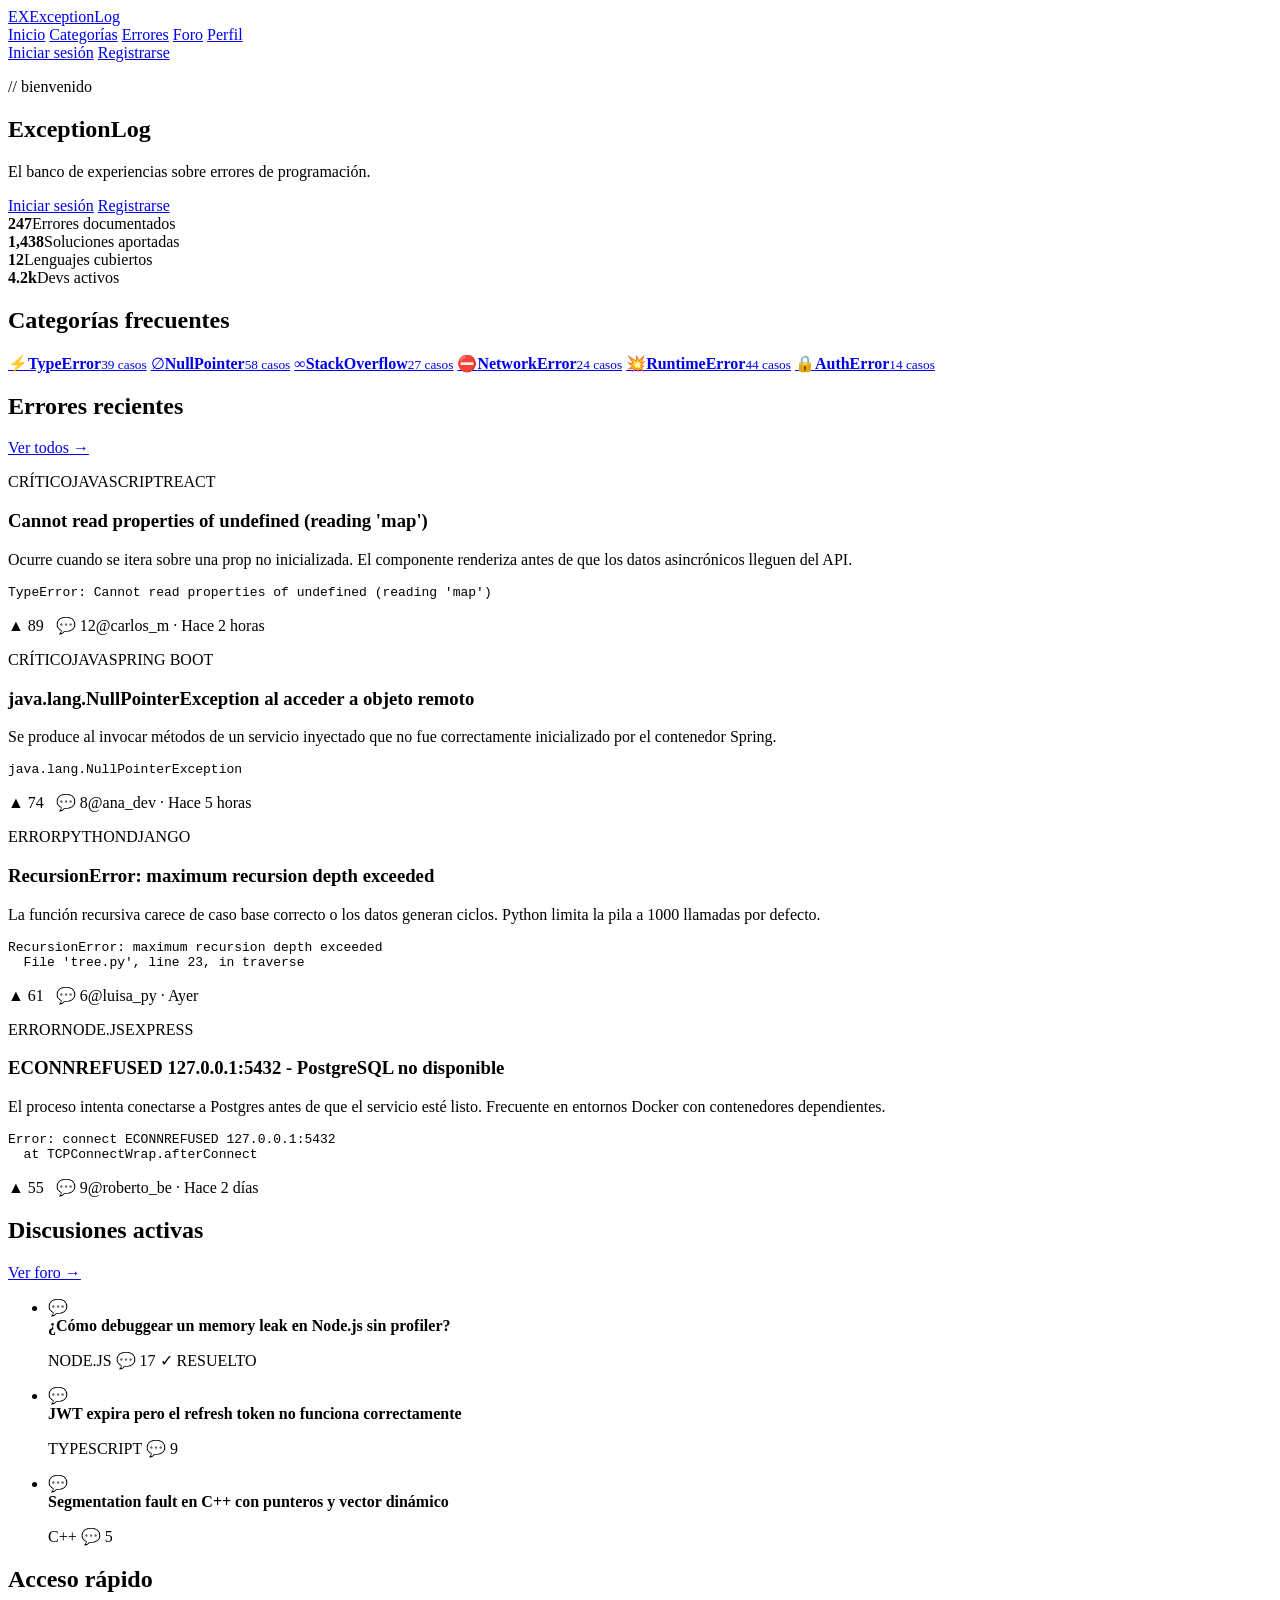
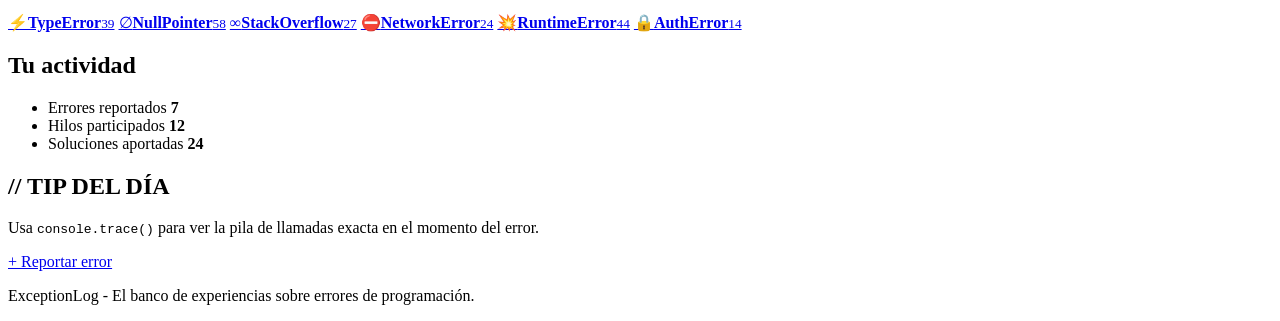
==== index.html @ b9901a6d "Primera pagina" ====
<!DOCTYPE html>
<html lang="es">
<head>
  <meta charset="UTF-8">
  <meta name="viewport" content="width=device-width, initial-scale=1.0">
  <title>Inicio - ExceptionLog</title>
  <link rel="stylesheet" href="estilos.css">
</head>
<body>

<header class="barra">
  <a class="logo" href="index.html"><span class="logo-icono">EX</span>Exception<span class="logo-azul">Log</span></a>
  <nav class="menu">
    <a class="activo" href="index.html">Inicio</a>
    <a href="categorias.html">Categorías</a>
    <a href="errores.html">Errores</a>
    <a href="foro.html">Foro</a>
    <a href="perfil.html">Perfil</a>
  </nav>
  <div class="acciones">
    <a class="boton boton-claro" href="iniciar-sesion.html">Iniciar sesión</a>
    <a class="boton boton-azul" href="registro.html">Registrarse</a>
  </div>
</header>

<main class="contenedor">

  <section class="hero">
    <div>
      <p class="hero-codigo">// bienvenido</p>
      <h1>ExceptionLog</h1>
      <p class="hero-texto">El banco de experiencias sobre errores de programación.</p>
    </div>
    <div class="acciones">
      <a class="boton boton-oscuro" href="iniciar-sesion.html">Iniciar sesión</a>
      <a class="boton boton-azul" href="registro.html">Registrarse</a>
    </div>
  </section>

  <section class="estadisticas">
    <div class="tarjeta dato"><strong>247</strong><span>Errores documentados</span></div>
    <div class="tarjeta dato"><strong>1,438</strong><span>Soluciones aportadas</span></div>
    <div class="tarjeta dato"><strong>12</strong><span>Lenguajes cubiertos</span></div>
    <div class="tarjeta dato"><strong>4.2k</strong><span>Devs activos</span></div>
  </section>

  <section>
    <h2 class="titulo-seccion">Categorías frecuentes</h2>
    <div class="categorias">
      <a class="tarjeta categoria" href="categorias.html"><span class="icono">⚡</span><b>TypeError</b><small>39 casos</small></a>
      <a class="tarjeta categoria" href="categorias.html"><span class="icono">∅</span><b>NullPointer</b><small>58 casos</small></a>
      <a class="tarjeta categoria" href="categorias.html"><span class="icono">∞</span><b>StackOverflow</b><small>27 casos</small></a>
      <a class="tarjeta categoria" href="categorias.html"><span class="icono">⛔</span><b>NetworkError</b><small>24 casos</small></a>
      <a class="tarjeta categoria" href="categorias.html"><span class="icono">💥</span><b>RuntimeError</b><small>44 casos</small></a>
      <a class="tarjeta categoria" href="categorias.html"><span class="icono">🔒</span><b>AuthError</b><small>14 casos</small></a>
    </div>
  </section>

  <div class="columnas">

    <div class="principal">

      <section>
        <div class="encabezado-seccion">
          <h2 class="titulo-seccion">Errores recientes</h2>
          <a class="enlace" href="errores.html">Ver todos →</a>
        </div>

        <div class="errores">

          <article class="tarjeta error error-critico">
            <p class="etiquetas"><span class="etiqueta rojo">CRÍTICO</span><span class="etiqueta amarillo">JAVASCRIPT</span><span class="etiqueta gris">REACT</span></p>
            <h3>Cannot read properties of undefined (reading 'map')</h3>
            <p>Ocurre cuando se itera sobre una prop no inicializada. El componente renderiza antes de que los datos asincrónicos lleguen del API.</p>
            <pre>TypeError: Cannot read properties of undefined (reading 'map')</pre>
            <p class="pie-error"><span>▲ 89 &nbsp; 💬 12</span><span>@carlos_m · Hace 2 horas</span></p>
          </article>

          <article class="tarjeta error error-critico">
            <p class="etiquetas"><span class="etiqueta rojo">CRÍTICO</span><span class="etiqueta naranja">JAVA</span><span class="etiqueta gris">SPRING BOOT</span></p>
            <h3>java.lang.NullPointerException al acceder a objeto remoto</h3>
            <p>Se produce al invocar métodos de un servicio inyectado que no fue correctamente inicializado por el contenedor Spring.</p>
            <pre>java.lang.NullPointerException</pre>
            <p class="pie-error"><span>▲ 74 &nbsp; 💬 8</span><span>@ana_dev · Hace 5 horas</span></p>
          </article>

          <article class="tarjeta error error-normal">
            <p class="etiquetas"><span class="etiqueta naranja">ERROR</span><span class="etiqueta azul">PYTHON</span><span class="etiqueta gris">DJANGO</span></p>
            <h3>RecursionError: maximum recursion depth exceeded</h3>
            <p>La función recursiva carece de caso base correcto o los datos generan ciclos. Python limita la pila a 1000 llamadas por defecto.</p>
            <pre>RecursionError: maximum recursion depth exceeded
  File 'tree.py', line 23, in traverse</pre>
            <p class="pie-error"><span>▲ 61 &nbsp; 💬 6</span><span>@luisa_py · Ayer</span></p>
          </article>

          <article class="tarjeta error error-normal">
            <p class="etiquetas"><span class="etiqueta naranja">ERROR</span><span class="etiqueta verde">NODE.JS</span><span class="etiqueta gris">EXPRESS</span></p>
            <h3>ECONNREFUSED 127.0.0.1:5432 - PostgreSQL no disponible</h3>
            <p>El proceso intenta conectarse a Postgres antes de que el servicio esté listo. Frecuente en entornos Docker con contenedores dependientes.</p>
            <pre>Error: connect ECONNREFUSED 127.0.0.1:5432
  at TCPConnectWrap.afterConnect</pre>
            <p class="pie-error"><span>▲ 55 &nbsp; 💬 9</span><span>@roberto_be · Hace 2 días</span></p>
          </article>

        </div>
      </section>

      <section>
        <div class="encabezado-seccion">
          <h2 class="titulo-seccion">Discusiones activas</h2>
          <a class="enlace" href="foro.html">Ver foro →</a>
        </div>

        <ul class="discusiones">
          <li class="tarjeta discusion">
            <span class="burbuja">💬</span>
            <div><b>¿Cómo debuggear un memory leak en Node.js sin profiler?</b>
              <p><span class="etiqueta azul">NODE.JS</span> 💬 17 <span class="etiqueta verde">✓ RESUELTO</span></p></div>
          </li>
          <li class="tarjeta discusion">
            <span class="burbuja">💬</span>
            <div><b>JWT expira pero el refresh token no funciona correctamente</b>
              <p><span class="etiqueta azul">TYPESCRIPT</span> 💬 9</p></div>
          </li>
          <li class="tarjeta discusion">
            <span class="burbuja">💬</span>
            <div><b>Segmentation fault en C++ con punteros y vector dinámico</b>
              <p><span class="etiqueta azul">C++</span> 💬 5</p></div>
          </li>
        </ul>
      </section>

    </div>

    <aside class="lateral">

      <div class="tarjeta panel">
        <h2>Acceso rápido</h2>
        <div class="rapido">
          <a href="categorias.html">⚡<b>TypeError</b><small>39</small></a>
          <a href="categorias.html">∅<b>NullPointer</b><small>58</small></a>
          <a href="categorias.html">∞<b>StackOverflow</b><small>27</small></a>
          <a href="categorias.html">⛔<b>NetworkError</b><small>24</small></a>
          <a href="categorias.html">💥<b>RuntimeError</b><small>44</small></a>
          <a href="categorias.html">🔒<b>AuthError</b><small>14</small></a>
        </div>
      </div>

      <div class="tarjeta panel">
        <h2>Tu actividad</h2>
        <ul class="actividad">
          <li>Errores reportados <b>7</b></li>
          <li>Hilos participados <b>12</b></li>
          <li>Soluciones aportadas <b>24</b></li>
        </ul>
      </div>

      <div class="tip">
        <h2>// TIP DEL DÍA</h2>
        <p>Usa <code>console.trace()</code> para ver la pila de llamadas exacta en el momento del error.</p>
      </div>

      <a class="boton boton-azul boton-ancho" href="errores.html">+ Reportar error</a>

    </aside>

  </div>

</main>

<footer class="pie">
  <p>ExceptionLog - El banco de experiencias sobre errores de programación.</p>
</footer>

</body>
</html>
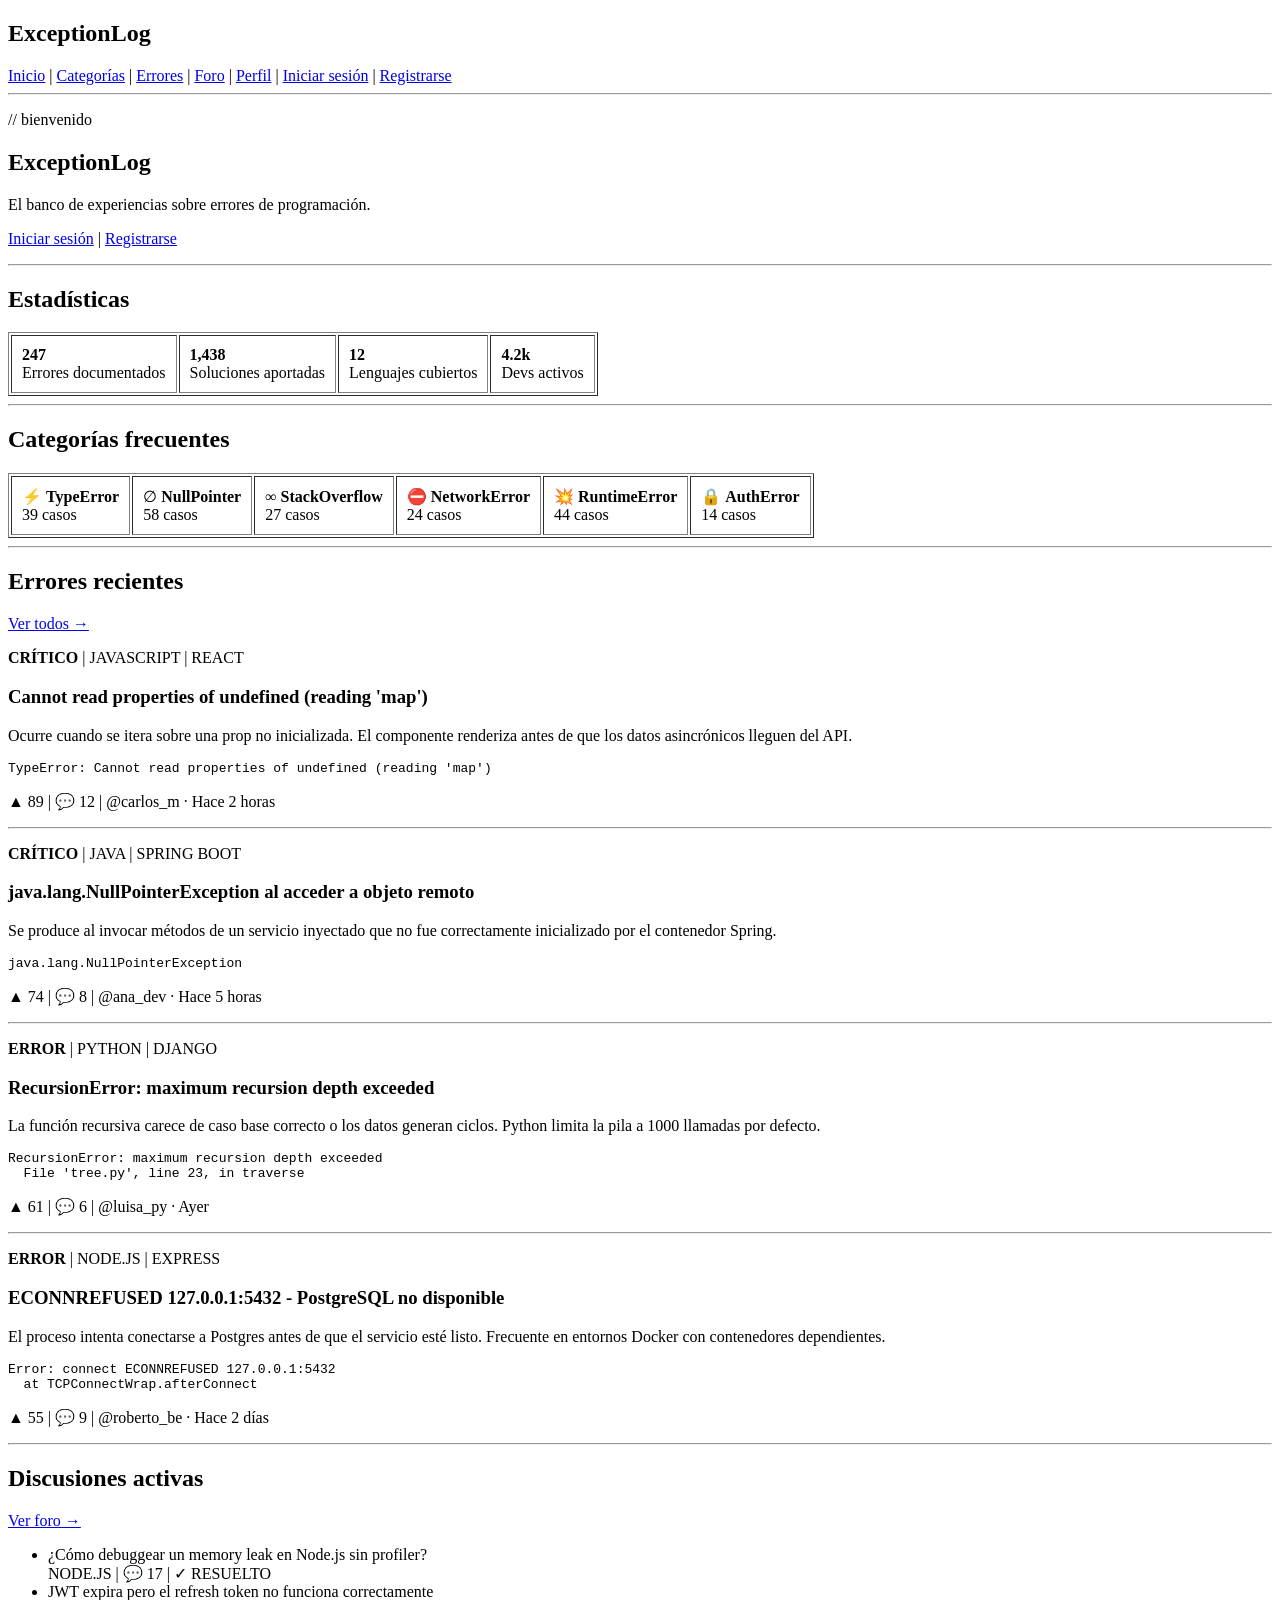
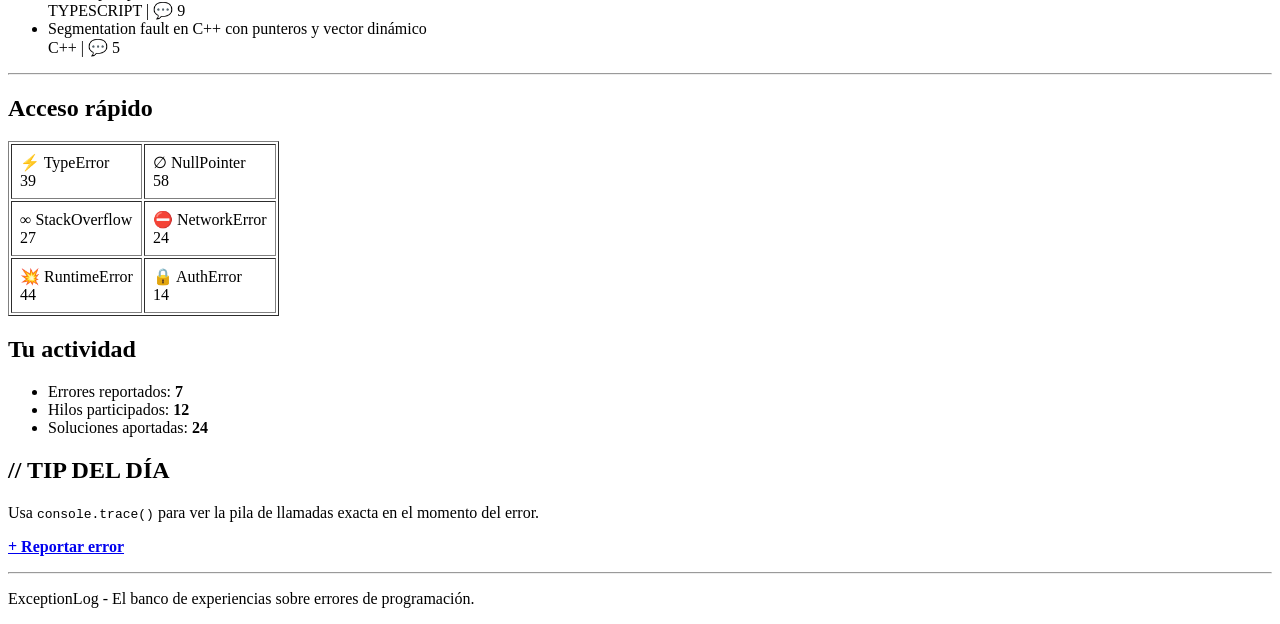
==== commit 1c740955: "Primera pagina" ====
--- a/index.html
+++ b/index.html
@@ -2,173 +2,147 @@
 <html lang="es">
 <head>
   <meta charset="UTF-8">
-  <meta name="viewport" content="width=device-width, initial-scale=1.0">
   <title>Inicio - ExceptionLog</title>
   <link rel="stylesheet" href="estilos.css">
 </head>
 <body>
 
-<header class="barra">
-  <a class="logo" href="index.html"><span class="logo-icono">EX</span>Exception<span class="logo-azul">Log</span></a>
-  <nav class="menu">
-    <a class="activo" href="index.html">Inicio</a>
-    <a href="categorias.html">Categorías</a>
-    <a href="errores.html">Errores</a>
-    <a href="foro.html">Foro</a>
-    <a href="perfil.html">Perfil</a>
+<header>
+  <h2>ExceptionLog</h2>
+  <nav>
+    <a href="index.html">Inicio</a> |
+    <a href="categorias.html">Categorías</a> |
+    <a href="errores.html">Errores</a> |
+    <a href="foro.html">Foro</a> |
+    <a href="perfil.html">Perfil</a> |
+    <a href="iniciar-sesion.html">Iniciar sesión</a> |
+    <a href="registro.html">Registrarse</a>
   </nav>
-  <div class="acciones">
-    <a class="boton boton-claro" href="iniciar-sesion.html">Iniciar sesión</a>
-    <a class="boton boton-azul" href="registro.html">Registrarse</a>
-  </div>
+  <hr>
 </header>
 
-<main class="contenedor">
+<main>
 
-  <section class="hero">
-    <div>
-      <p class="hero-codigo">// bienvenido</p>
-      <h1>ExceptionLog</h1>
-      <p class="hero-texto">El banco de experiencias sobre errores de programación.</p>
-    </div>
-    <div class="acciones">
-      <a class="boton boton-oscuro" href="iniciar-sesion.html">Iniciar sesión</a>
-      <a class="boton boton-azul" href="registro.html">Registrarse</a>
-    </div>
+  <section>
+    <p>// bienvenido</p>
+    <h1>ExceptionLog</h1>
+    <p>El banco de experiencias sobre errores de programación.</p>
+    <p><a href="iniciar-sesion.html">Iniciar sesión</a> | <a href="registro.html">Registrarse</a></p>
   </section>
 
-  <section class="estadisticas">
-    <div class="tarjeta dato"><strong>247</strong><span>Errores documentados</span></div>
-    <div class="tarjeta dato"><strong>1,438</strong><span>Soluciones aportadas</span></div>
-    <div class="tarjeta dato"><strong>12</strong><span>Lenguajes cubiertos</span></div>
-    <div class="tarjeta dato"><strong>4.2k</strong><span>Devs activos</span></div>
+  <hr>
+
+  <section>
+    <h2>Estadísticas</h2>
+    <table border="1" cellpadding="10">
+      <tr>
+        <td><b>247</b><br>Errores documentados</td>
+        <td><b>1,438</b><br>Soluciones aportadas</td>
+        <td><b>12</b><br>Lenguajes cubiertos</td>
+        <td><b>4.2k</b><br>Devs activos</td>
+      </tr>
+    </table>
   </section>
 
+  <hr>
+
   <section>
-    <h2 class="titulo-seccion">Categorías frecuentes</h2>
-    <div class="categorias">
-      <a class="tarjeta categoria" href="categorias.html"><span class="icono">⚡</span><b>TypeError</b><small>39 casos</small></a>
-      <a class="tarjeta categoria" href="categorias.html"><span class="icono">∅</span><b>NullPointer</b><small>58 casos</small></a>
-      <a class="tarjeta categoria" href="categorias.html"><span class="icono">∞</span><b>StackOverflow</b><small>27 casos</small></a>
-      <a class="tarjeta categoria" href="categorias.html"><span class="icono">⛔</span><b>NetworkError</b><small>24 casos</small></a>
-      <a class="tarjeta categoria" href="categorias.html"><span class="icono">💥</span><b>RuntimeError</b><small>44 casos</small></a>
-      <a class="tarjeta categoria" href="categorias.html"><span class="icono">🔒</span><b>AuthError</b><small>14 casos</small></a>
-    </div>
+    <h2>Categorías frecuentes</h2>
+    <table border="1" cellpadding="10">
+      <tr>
+        <td>⚡ <b>TypeError</b><br>39 casos</td>
+        <td>∅ <b>NullPointer</b><br>58 casos</td>
+        <td>∞ <b>StackOverflow</b><br>27 casos</td>
+        <td>⛔ <b>NetworkError</b><br>24 casos</td>
+        <td>💥 <b>RuntimeError</b><br>44 casos</td>
+        <td>🔒 <b>AuthError</b><br>14 casos</td>
+      </tr>
+    </table>
   </section>
 
-  <div class="columnas">
+  <hr>
 
-    <div class="principal">
+  <section>
+    <h2>Errores recientes</h2>
+    <p><a href="errores.html">Ver todos →</a></p>
 
-      <section>
-        <div class="encabezado-seccion">
-          <h2 class="titulo-seccion">Errores recientes</h2>
-          <a class="enlace" href="errores.html">Ver todos →</a>
-        </div>
+    <article>
+      <p><b>CRÍTICO</b> | JAVASCRIPT | REACT</p>
+      <h3>Cannot read properties of undefined (reading 'map')</h3>
+      <p>Ocurre cuando se itera sobre una prop no inicializada. El componente renderiza antes de que los datos asincrónicos lleguen del API.</p>
+      <pre>TypeError: Cannot read properties of undefined (reading 'map')</pre>
+      <p>▲ 89 | 💬 12 | @carlos_m · Hace 2 horas</p>
+    </article>
+    <hr>
 
-        <div class="errores">
+    <article>
+      <p><b>CRÍTICO</b> | JAVA | SPRING BOOT</p>
+      <h3>java.lang.NullPointerException al acceder a objeto remoto</h3>
+      <p>Se produce al invocar métodos de un servicio inyectado que no fue correctamente inicializado por el contenedor Spring.</p>
+      <pre>java.lang.NullPointerException</pre>
+      <p>▲ 74 | 💬 8 | @ana_dev · Hace 5 horas</p>
+    </article>
+    <hr>
 
-          <article class="tarjeta error error-critico">
-            <p class="etiquetas"><span class="etiqueta rojo">CRÍTICO</span><span class="etiqueta amarillo">JAVASCRIPT</span><span class="etiqueta gris">REACT</span></p>
-            <h3>Cannot read properties of undefined (reading 'map')</h3>
-            <p>Ocurre cuando se itera sobre una prop no inicializada. El componente renderiza antes de que los datos asincrónicos lleguen del API.</p>
-            <pre>TypeError: Cannot read properties of undefined (reading 'map')</pre>
-            <p class="pie-error"><span>▲ 89 &nbsp; 💬 12</span><span>@carlos_m · Hace 2 horas</span></p>
-          </article>
+    <article>
+      <p><b>ERROR</b> | PYTHON | DJANGO</p>
+      <h3>RecursionError: maximum recursion depth exceeded</h3>
+      <p>La función recursiva carece de caso base correcto o los datos generan ciclos. Python limita la pila a 1000 llamadas por defecto.</p>
+      <pre>RecursionError: maximum recursion depth exceeded
+  File 'tree.py', line 23, in traverse</pre>
+      <p>▲ 61 | 💬 6 | @luisa_py · Ayer</p>
+    </article>
+    <hr>
 
-          <article class="tarjeta error error-critico">
-            <p class="etiquetas"><span class="etiqueta rojo">CRÍTICO</span><span class="etiqueta naranja">JAVA</span><span class="etiqueta gris">SPRING BOOT</span></p>
-            <h3>java.lang.NullPointerException al acceder a objeto remoto</h3>
-            <p>Se produce al invocar métodos de un servicio inyectado que no fue correctamente inicializado por el contenedor Spring.</p>
-            <pre>java.lang.NullPointerException</pre>
-            <p class="pie-error"><span>▲ 74 &nbsp; 💬 8</span><span>@ana_dev · Hace 5 horas</span></p>
-          </article>
+    <article>
+      <p><b>ERROR</b> | NODE.JS | EXPRESS</p>
+      <h3>ECONNREFUSED 127.0.0.1:5432 - PostgreSQL no disponible</h3>
+      <p>El proceso intenta conectarse a Postgres antes de que el servicio esté listo. Frecuente en entornos Docker con contenedores dependientes.</p>
+      <pre>Error: connect ECONNREFUSED 127.0.0.1:5432
+  at TCPConnectWrap.afterConnect</pre>
+      <p>▲ 55 | 💬 9 | @roberto_be · Hace 2 días</p>
+    </article>
+  </section>
 
-          <article class="tarjeta error error-normal">
-            <p class="etiquetas"><span class="etiqueta naranja">ERROR</span><span class="etiqueta azul">PYTHON</span><span class="etiqueta gris">DJANGO</span></p>
-            <h3>RecursionError: maximum recursion depth exceeded</h3>
-            <p>La función recursiva carece de caso base correcto o los datos generan ciclos. Python limita la pila a 1000 llamadas por defecto.</p>
-            <pre>RecursionError: maximum recursion depth exceeded
-  File 'tree.py', line 23, in traverse</pre>
-            <p class="pie-error"><span>▲ 61 &nbsp; 💬 6</span><span>@luisa_py · Ayer</span></p>
-          </article>
+  <hr>
 
-          <article class="tarjeta error error-normal">
-            <p class="etiquetas"><span class="etiqueta naranja">ERROR</span><span class="etiqueta verde">NODE.JS</span><span class="etiqueta gris">EXPRESS</span></p>
-            <h3>ECONNREFUSED 127.0.0.1:5432 - PostgreSQL no disponible</h3>
-            <p>El proceso intenta conectarse a Postgres antes de que el servicio esté listo. Frecuente en entornos Docker con contenedores dependientes.</p>
-            <pre>Error: connect ECONNREFUSED 127.0.0.1:5432
-  at TCPConnectWrap.afterConnect</pre>
-            <p class="pie-error"><span>▲ 55 &nbsp; 💬 9</span><span>@roberto_be · Hace 2 días</span></p>
-          </article>
+  <section>
+    <h2>Discusiones activas</h2>
+    <p><a href="foro.html">Ver foro →</a></p>
+    <ul>
+      <li>¿Cómo debuggear un memory leak en Node.js sin profiler?<br>NODE.JS | 💬 17 | ✓ RESUELTO</li>
+      <li>JWT expira pero el refresh token no funciona correctamente<br>TYPESCRIPT | 💬 9</li>
+      <li>Segmentation fault en C++ con punteros y vector dinámico<br>C++ | 💬 5</li>
+    </ul>
+  </section>
 
-        </div>
-      </section>
+  <hr>
 
-      <section>
-        <div class="encabezado-seccion">
-          <h2 class="titulo-seccion">Discusiones activas</h2>
-          <a class="enlace" href="foro.html">Ver foro →</a>
-        </div>
+  <aside>
+    <h2>Acceso rápido</h2>
+    <table border="1" cellpadding="8">
+      <tr><td>⚡ TypeError<br>39</td><td>∅ NullPointer<br>58</td></tr>
+      <tr><td>∞ StackOverflow<br>27</td><td>⛔ NetworkError<br>24</td></tr>
+      <tr><td>💥 RuntimeError<br>44</td><td>🔒 AuthError<br>14</td></tr>
+    </table>
 
-        <ul class="discusiones">
-          <li class="tarjeta discusion">
-            <span class="burbuja">💬</span>
-            <div><b>¿Cómo debuggear un memory leak en Node.js sin profiler?</b>
-              <p><span class="etiqueta azul">NODE.JS</span> 💬 17 <span class="etiqueta verde">✓ RESUELTO</span></p></div>
-          </li>
-          <li class="tarjeta discusion">
-            <span class="burbuja">💬</span>
-            <div><b>JWT expira pero el refresh token no funciona correctamente</b>
-              <p><span class="etiqueta azul">TYPESCRIPT</span> 💬 9</p></div>
-          </li>
-          <li class="tarjeta discusion">
-            <span class="burbuja">💬</span>
-            <div><b>Segmentation fault en C++ con punteros y vector dinámico</b>
-              <p><span class="etiqueta azul">C++</span> 💬 5</p></div>
-          </li>
-        </ul>
-      </section>
+    <h2>Tu actividad</h2>
+    <ul>
+      <li>Errores reportados: <b>7</b></li>
+      <li>Hilos participados: <b>12</b></li>
+      <li>Soluciones aportadas: <b>24</b></li>
+    </ul>
 
-    </div>
+    <h2>// TIP DEL DÍA</h2>
+    <p>Usa <code>console.trace()</code> para ver la pila de llamadas exacta en el momento del error.</p>
 
-    <aside class="lateral">
-
-      <div class="tarjeta panel">
-        <h2>Acceso rápido</h2>
-        <div class="rapido">
-          <a href="categorias.html">⚡<b>TypeError</b><small>39</small></a>
-          <a href="categorias.html">∅<b>NullPointer</b><small>58</small></a>
-          <a href="categorias.html">∞<b>StackOverflow</b><small>27</small></a>
-          <a href="categorias.html">⛔<b>NetworkError</b><small>24</small></a>
-          <a href="categorias.html">💥<b>RuntimeError</b><small>44</small></a>
-          <a href="categorias.html">🔒<b>AuthError</b><small>14</small></a>
-        </div>
-      </div>
-
-      <div class="tarjeta panel">
-        <h2>Tu actividad</h2>
-        <ul class="actividad">
-          <li>Errores reportados <b>7</b></li>
-          <li>Hilos participados <b>12</b></li>
-          <li>Soluciones aportadas <b>24</b></li>
-        </ul>
-      </div>
-
-      <div class="tip">
-        <h2>// TIP DEL DÍA</h2>
-        <p>Usa <code>console.trace()</code> para ver la pila de llamadas exacta en el momento del error.</p>
-      </div>
-
-      <a class="boton boton-azul boton-ancho" href="errores.html">+ Reportar error</a>
-
-    </aside>
-
-  </div>
+    <p><a href="errores.html"><b>+ Reportar error</b></a></p>
+  </aside>
 
 </main>
 
-<footer class="pie">
+<footer>
+  <hr>
   <p>ExceptionLog - El banco de experiencias sobre errores de programación.</p>
 </footer>
 
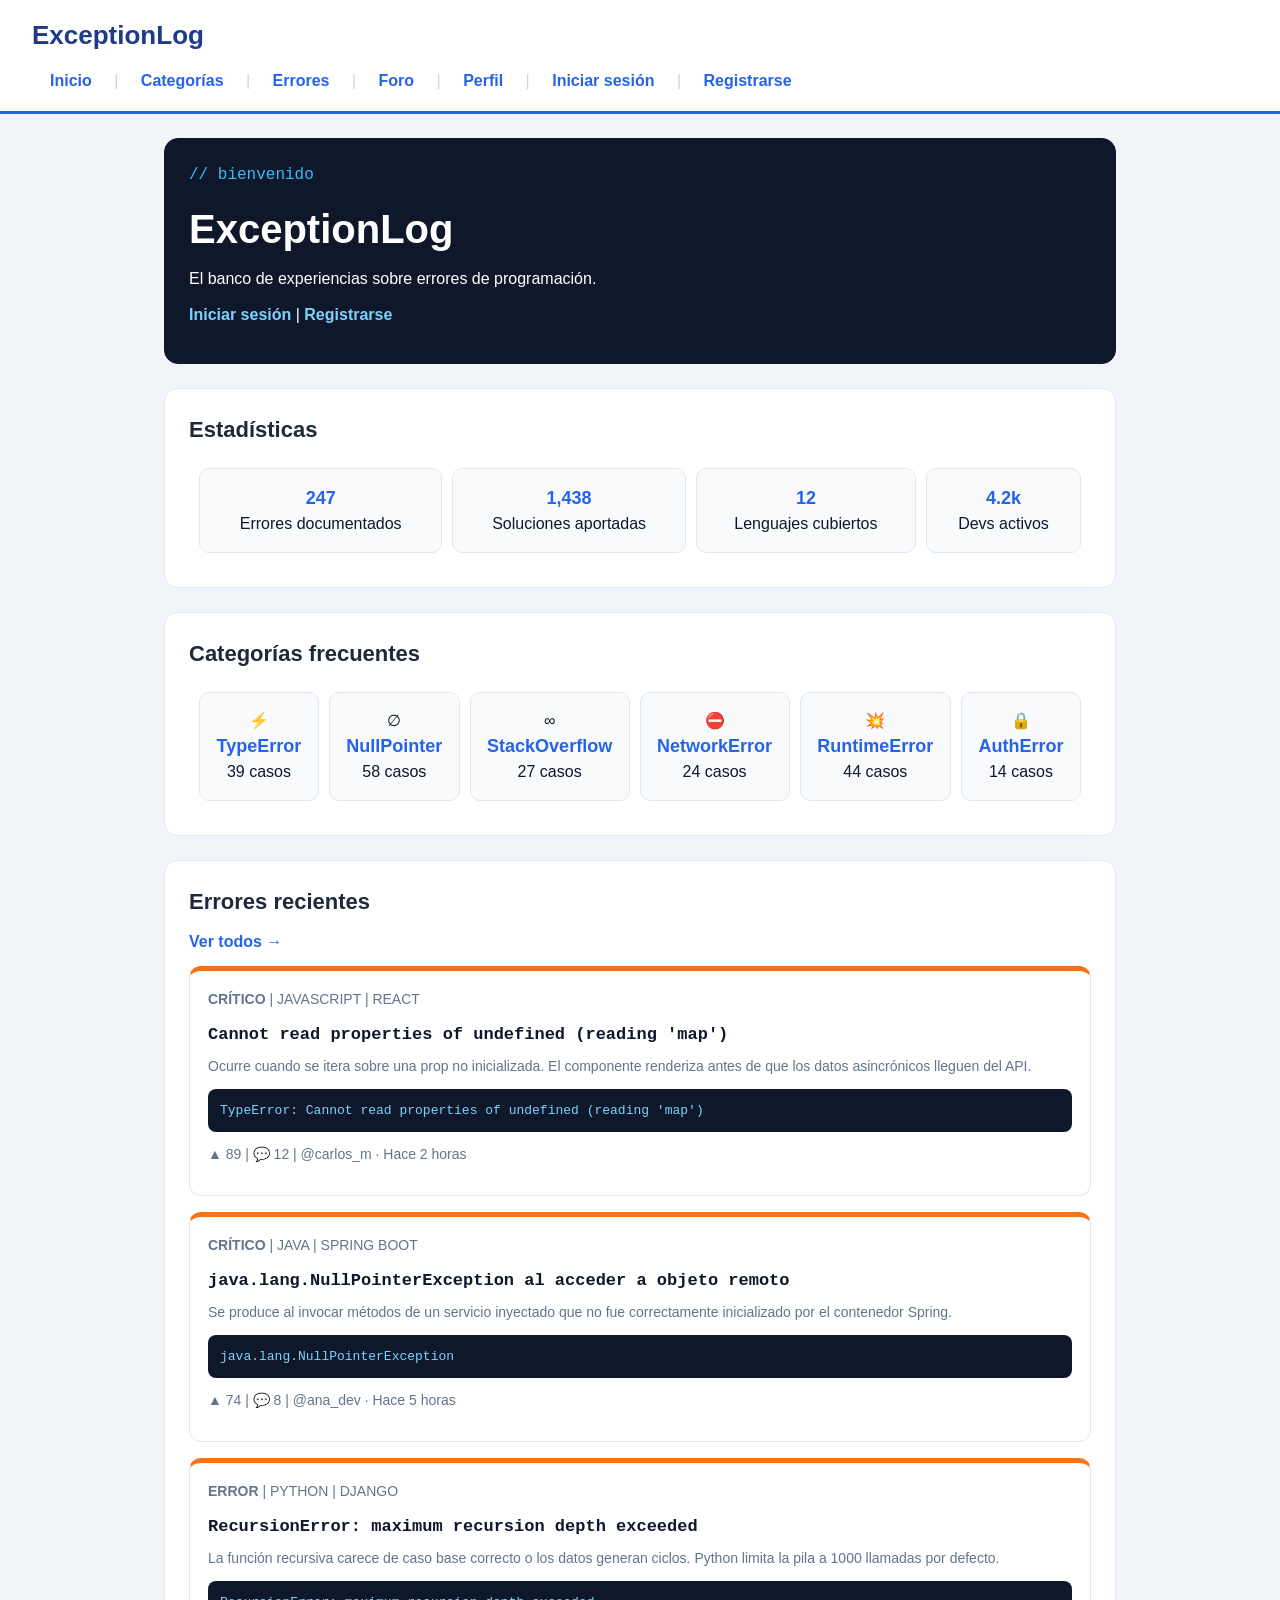
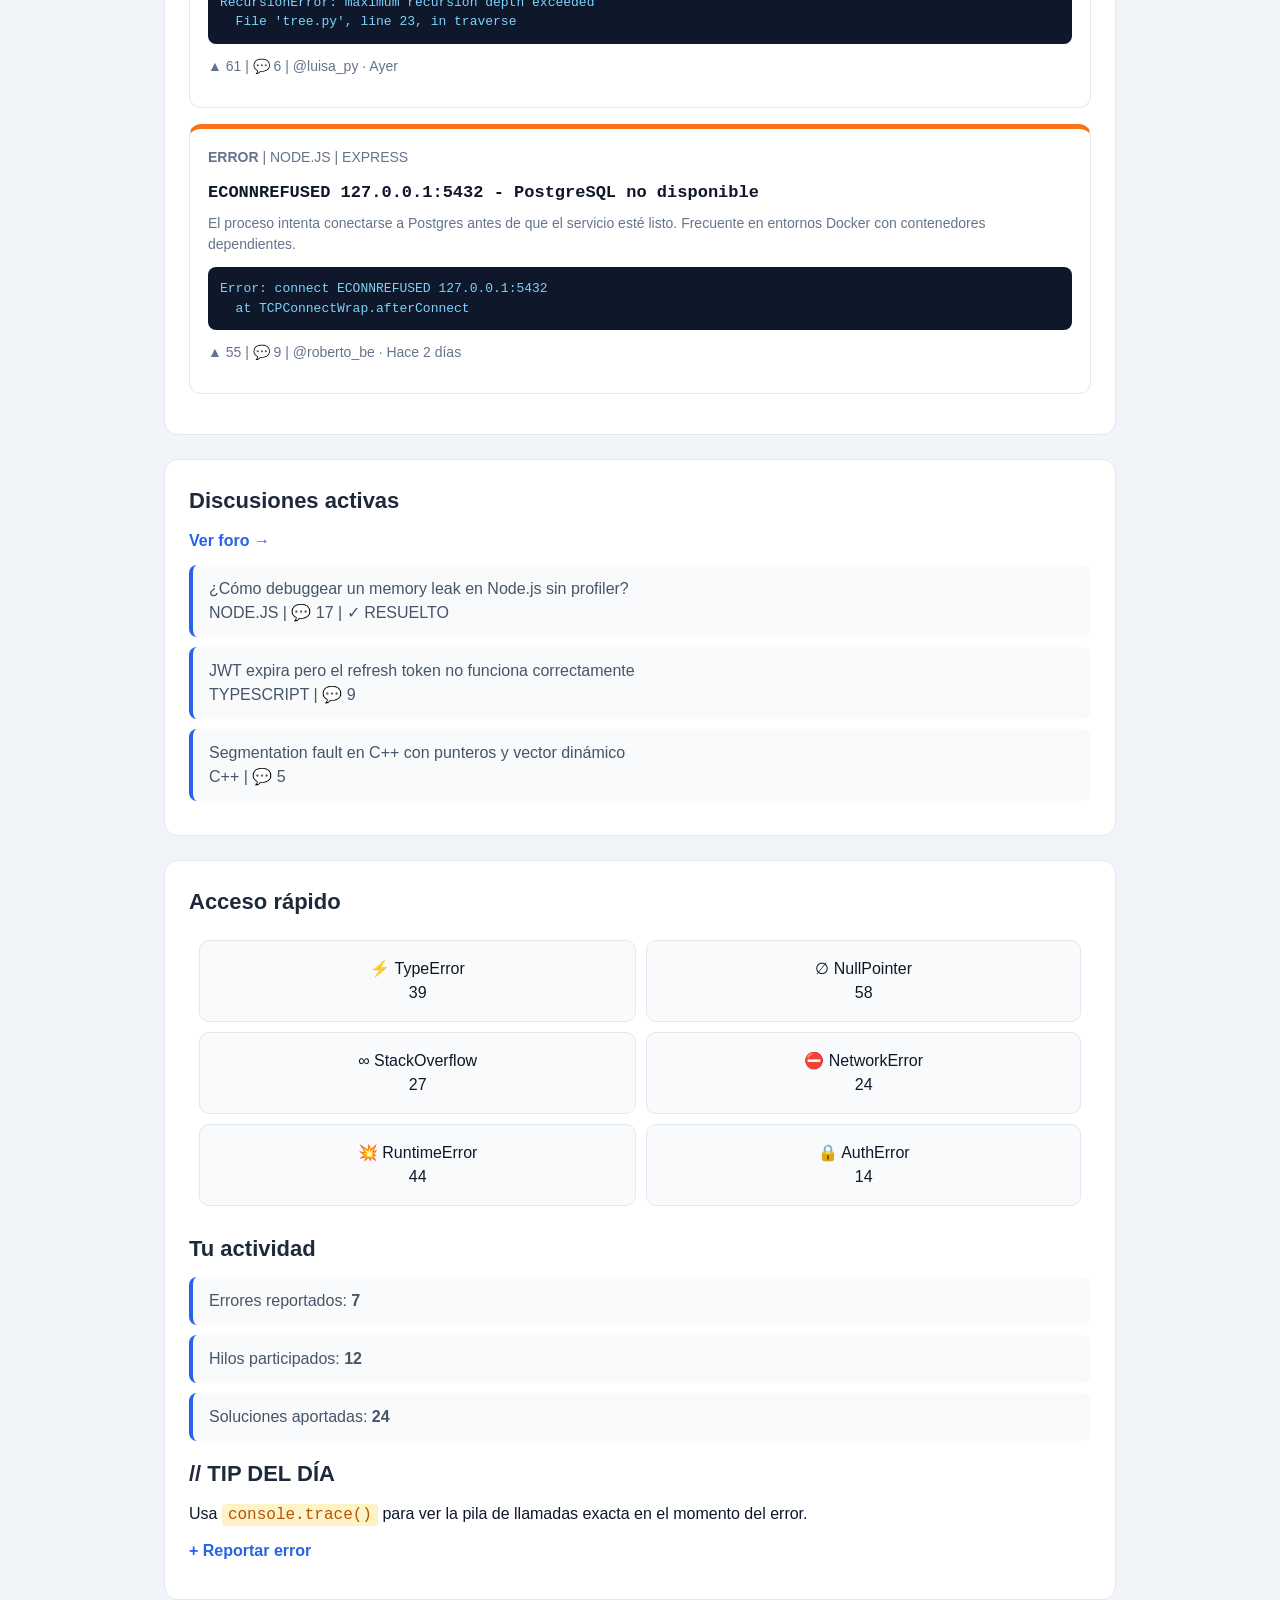
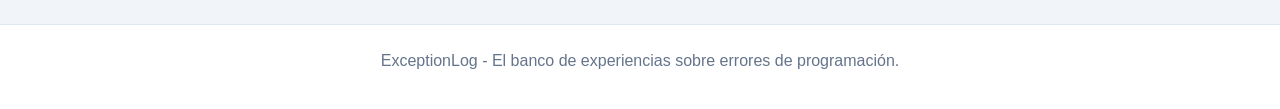
==== commit caa22593: "Primera pagina" ====
--- a/index.html
+++ b/index.html
@@ -3,7 +3,7 @@
 <head>
   <meta charset="UTF-8">
   <title>Inicio - ExceptionLog</title>
-  <link rel="stylesheet" href="estilos.css">
+  <link rel="stylesheet" href="styles.css">
 </head>
 <body>
 
--- a/styles.css
+++ b/styles.css
@@ -0,0 +1,170 @@
+/* =====================================================
+   ExceptionLog - Estilos de la página de inicio
+   Incluye: tipografía, colores, márgenes, padding,
+   bordes, hover y box model.
+   ===================================================== */
+
+/* ---------- BOX MODEL ----------
+   border-box: el ancho incluye el padding y el borde. */
+* {
+  box-sizing: border-box;
+}
+
+/* ---------- TIPOGRAFÍA Y COLORES BASE ---------- */
+body {
+  margin: 0;
+  font-family: "Segoe UI", Arial, sans-serif;
+  font-size: 16px;
+  line-height: 1.5;
+  color: #0f172a;
+  background-color: #f1f5f9;
+}
+
+h1 { font-size: 40px; margin: 0 0 8px 0; }
+h2 { font-size: 22px; color: #1e293b; margin: 0 0 12px 0; }
+h3 { font-family: "Courier New", monospace; font-size: 17px; margin: 0 0 8px 0; }
+p  { margin: 0 0 12px 0; }
+code, pre { font-family: "Courier New", monospace; }
+
+/* ---------- ENLACES Y HOVER ---------- */
+a {
+  color: #2563eb;
+  text-decoration: none;
+  font-weight: 600;
+}
+a:hover {
+  color: #1e40af;
+  text-decoration: underline;
+}
+
+/* ---------- ENCABEZADO Y MENÚ ---------- */
+header {
+  padding: 16px 32px 0 32px;
+  background-color: #ffffff;
+  border-bottom: 3px solid #2563eb;
+}
+header h2 {
+  margin-bottom: 8px;
+  font-size: 26px;
+  color: #1e3a8a;
+}
+nav {
+  color: #cbd5e1;              /* color de las barras "|" entre enlaces */
+  padding-bottom: 12px;
+}
+nav a {
+  display: inline-block;
+  margin: 0 4px;
+  padding: 6px 14px;
+  border-radius: 8px;
+}
+nav a:hover {
+  background-color: #dbeafe;
+  text-decoration: none;
+}
+header hr { display: none; }
+
+/* ---------- CONTENIDO PRINCIPAL (márgenes) ---------- */
+main {
+  max-width: 1000px;
+  margin: 24px auto;           /* margin auto: centra el contenido */
+  padding: 0 24px;
+}
+section, aside {
+  margin-bottom: 24px;
+  padding: 24px;
+  background-color: #ffffff;
+  border: 1px solid #e2e8f0;
+  border-radius: 14px;
+}
+main > hr { display: none; }
+
+/* Primera sección: bienvenida con fondo oscuro */
+main > section:first-of-type {
+  color: #ffffff;
+  background-color: #0f172a;
+  border-color: #0f172a;
+}
+main > section:first-of-type p:first-child {
+  color: #38bdf8;
+  font-family: "Courier New", monospace;
+}
+main > section:first-of-type a { color: #7dd3fc; }
+main > section:first-of-type a:hover { color: #ffffff; }
+
+/* ---------- TABLAS (bordes + padding) ---------- */
+table {
+  width: 100%;
+  border-collapse: separate;
+  border-spacing: 10px;
+  border: 0;
+}
+td {
+  padding: 16px;
+  text-align: center;
+  background-color: #f8fafc;
+  border: 1px solid #e2e8f0;
+  border-radius: 10px;
+}
+td b { color: #2563eb; font-size: 18px; }
+td:hover {
+  background-color: #dbeafe;
+  border-color: #2563eb;
+}
+
+/* ---------- TARJETAS DE ERRORES ---------- */
+article {
+  padding: 18px;
+  margin-bottom: 16px;
+  background-color: #ffffff;
+  border: 1px solid #e2e8f0;
+  border-top: 5px solid #f97316;
+  border-radius: 12px;
+}
+article:hover {
+  background-color: #f8fafc;
+  border-color: #2563eb;
+}
+article p { color: #64748b; font-size: 14px; }
+article hr, section hr { display: none; }
+
+pre {
+  margin: 0 0 12px 0;
+  padding: 12px;
+  overflow-x: auto;
+  font-size: 13px;
+  color: #7dd3fc;
+  background-color: #0f172a;
+  border-radius: 8px;
+}
+
+/* ---------- LISTAS ---------- */
+ul {
+  margin: 0;
+  padding: 0;
+  list-style: none;
+}
+li {
+  margin-bottom: 10px;
+  padding: 12px 16px;
+  color: #475569;
+  background-color: #f8fafc;
+  border-left: 4px solid #2563eb;
+  border-radius: 8px;
+}
+li:hover { background-color: #dbeafe; }
+
+/* ---------- ACCESO RÁPIDO / TIP ---------- */
+aside h2 { margin-top: 16px; }
+aside h2:first-child { margin-top: 0; }
+aside code { color: #b45309; background-color: #fef3c7; padding: 2px 6px; border-radius: 4px; }
+
+/* ---------- PIE DE PÁGINA ---------- */
+footer {
+  padding: 24px;
+  text-align: center;
+  color: #64748b;
+  background-color: #ffffff;
+  border-top: 1px solid #e2e8f0;
+}
+footer hr { display: none; }
